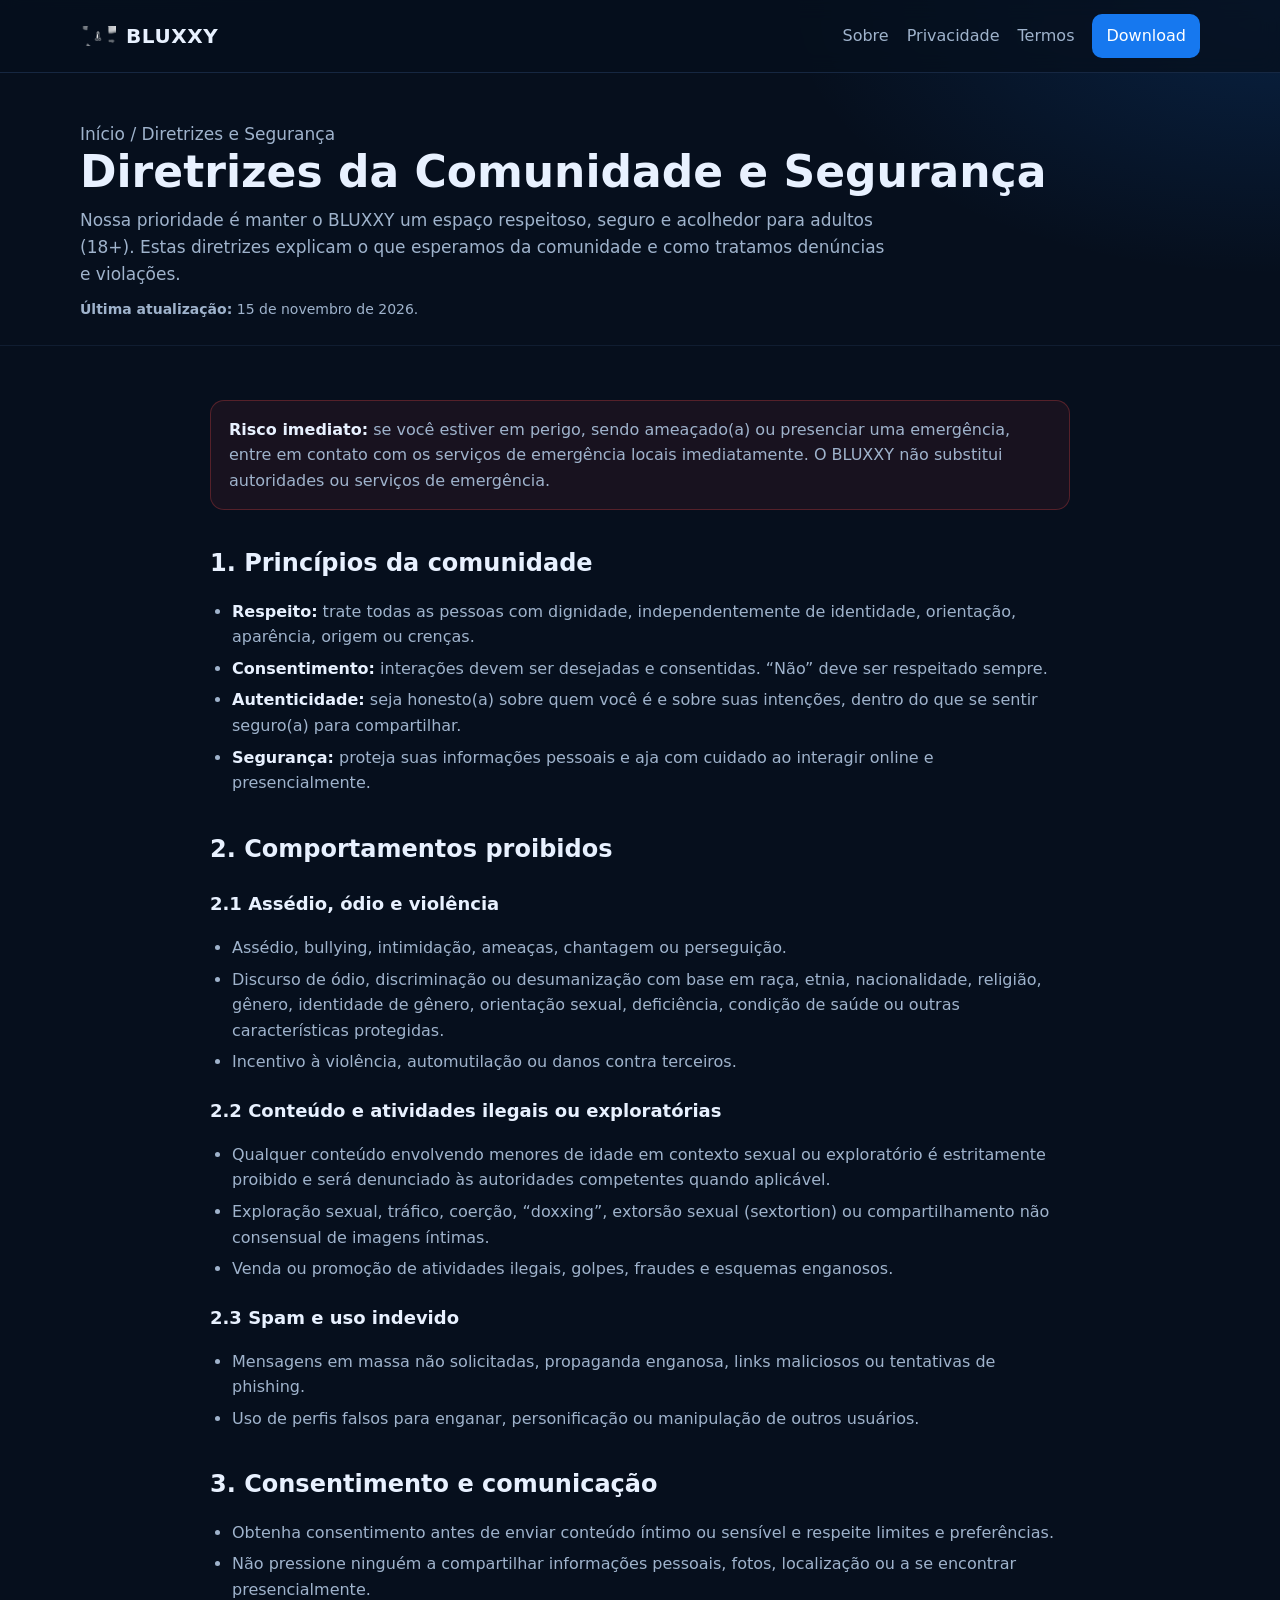
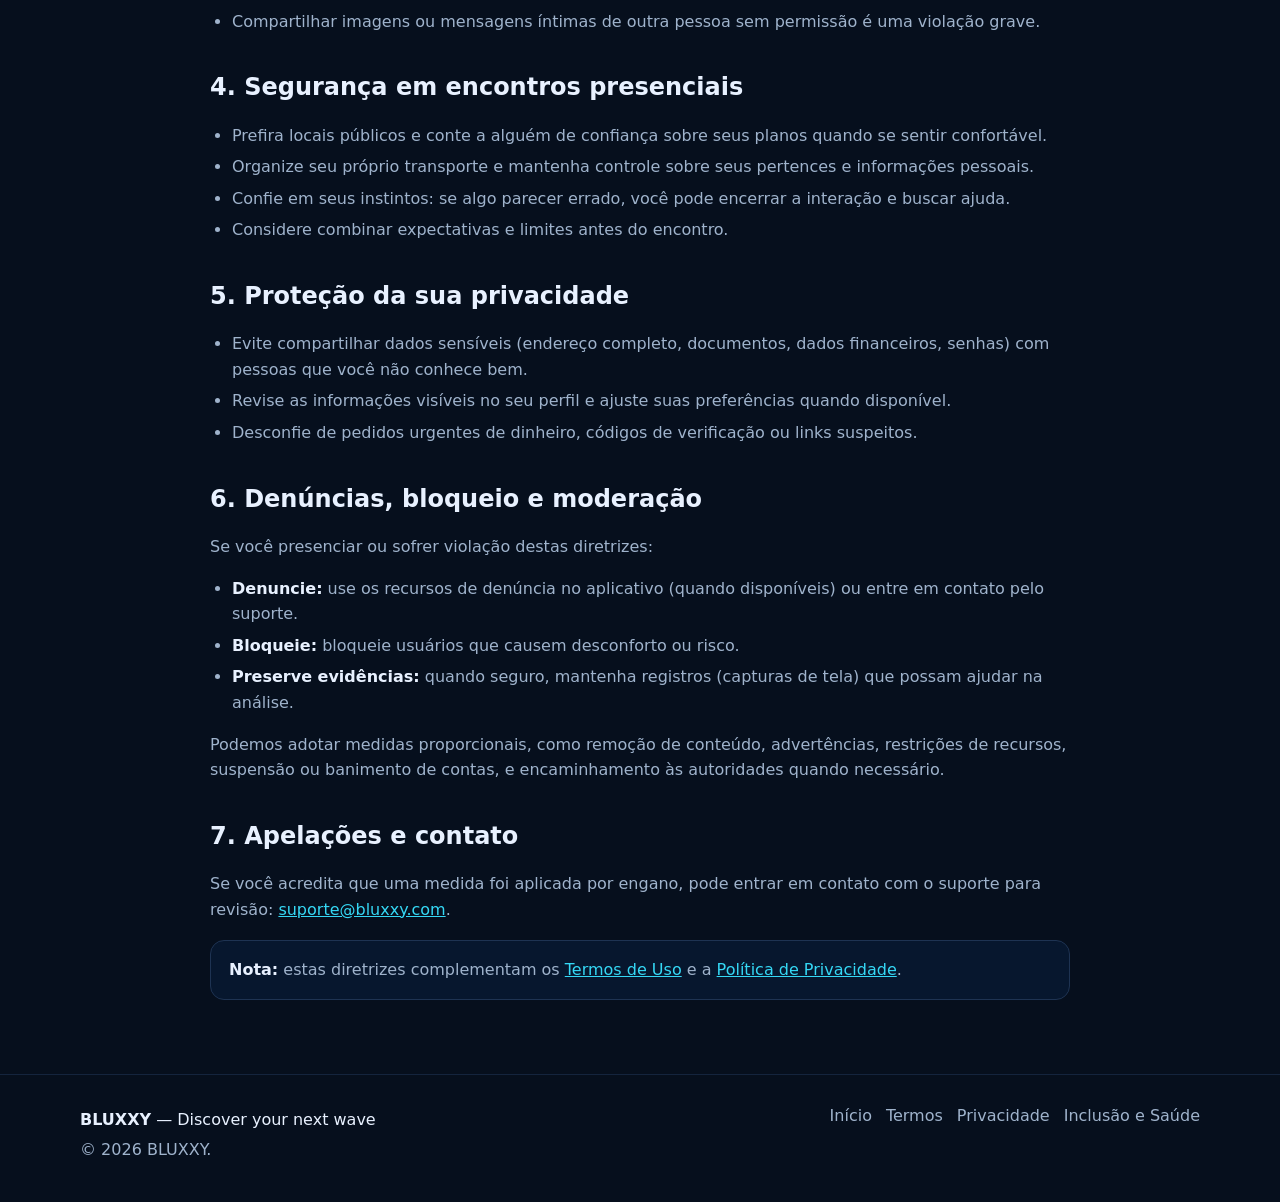
==== diretrizes.html @ 198bdc8d "Subindo pagina inicial do bluxxy" ====
<!doctype html>
<html lang="pt-BR">
<head>
  <meta charset="utf-8" />
  <meta name="viewport" content="width=device-width, initial-scale=1" />
  <title>Diretrizes da Comunidade e Segurança — BLUXXY</title>
  <meta name="description" content="Diretrizes da comunidade, segurança, consentimento, comportamento, moderação e denúncias no BLUXXY." />
  <meta name="theme-color" content="#060f1d" />
  <link rel="icon" href="assets/logo.png" type="image/png" />
  <link rel="stylesheet" href="css/styles.css" />
</head>
<body>
  <header class="site-header">
    <div class="container header-inner">
      <a class="brand" href="index.html"><img src="assets/logo.png" alt="Logo BLUXXY" class="brand-logo" /><span class="brand-name">BLUXXY</span></a>
      <nav class="nav" aria-label="Principal">
        <a href="index.html#sobre">Sobre</a>
        <a href="privacidade.html">Privacidade</a>
        <a href="termos.html">Termos</a>
        <a href="index.html#download" class="nav-cta">Download</a>
      </nav>
      <button class="menu-btn" id="menuBtn" aria-expanded="false" aria-controls="mobileNav" aria-label="Abrir menu">☰</button>
    </div>
    <nav class="mobile-nav" id="mobileNav" aria-label="Menu móvel">
      <a href="index.html">Início</a><a href="privacidade.html">Privacidade</a><a href="termos.html">Termos</a><a href="diretrizes.html">Diretrizes e Segurança</a><a href="inclusao-saude.html">Inclusão e Saúde</a>
    </nav>
  </header>

  <main>
    <section class="page-hero">
      <div class="container">
        <p class="breadcrumb"><a href="index.html">Início</a> / Diretrizes e Segurança</p>
        <h1>Diretrizes da Comunidade e Segurança</h1>
        <p>Nossa prioridade é manter o BLUXXY um espaço respeitoso, seguro e acolhedor para adultos (18+). Estas diretrizes explicam o que esperamos da comunidade e como tratamos denúncias e violações.</p>
        <p style="color:var(--muted);margin-top:10px;font-size:14px;"><strong>Última atualização:</strong> 15 de novembro de 2026.</p>
      </div>
    </section>

    <section class="content">
      <div class="container prose">
        <div class="callout danger"><strong>Risco imediato:</strong> se você estiver em perigo, sendo ameaçado(a) ou presenciar uma emergência, entre em contato com os serviços de emergência locais imediatamente. O BLUXXY não substitui autoridades ou serviços de emergência.</div>

        <h2>1. Princípios da comunidade</h2>
        <ul>
          <li><strong>Respeito:</strong> trate todas as pessoas com dignidade, independentemente de identidade, orientação, aparência, origem ou crenças.</li>
          <li><strong>Consentimento:</strong> interações devem ser desejadas e consentidas. “Não” deve ser respeitado sempre.</li>
          <li><strong>Autenticidade:</strong> seja honesto(a) sobre quem você é e sobre suas intenções, dentro do que se sentir seguro(a) para compartilhar.</li>
          <li><strong>Segurança:</strong> proteja suas informações pessoais e aja com cuidado ao interagir online e presencialmente.</li>
        </ul>

        <h2>2. Comportamentos proibidos</h2>
        <h3>2.1 Assédio, ódio e violência</h3>
        <ul>
          <li>Assédio, bullying, intimidação, ameaças, chantagem ou perseguição.</li>
          <li>Discurso de ódio, discriminação ou desumanização com base em raça, etnia, nacionalidade, religião, gênero, identidade de gênero, orientação sexual, deficiência, condição de saúde ou outras características protegidas.</li>
          <li>Incentivo à violência, automutilação ou danos contra terceiros.</li>
        </ul>
        <h3>2.2 Conteúdo e atividades ilegais ou exploratórias</h3>
        <ul>
          <li>Qualquer conteúdo envolvendo menores de idade em contexto sexual ou exploratório é estritamente proibido e será denunciado às autoridades competentes quando aplicável.</li>
          <li>Exploração sexual, tráfico, coerção, “doxxing”, extorsão sexual (sextortion) ou compartilhamento não consensual de imagens íntimas.</li>
          <li>Venda ou promoção de atividades ilegais, golpes, fraudes e esquemas enganosos.</li>
        </ul>
        <h3>2.3 Spam e uso indevido</h3>
        <ul>
          <li>Mensagens em massa não solicitadas, propaganda enganosa, links maliciosos ou tentativas de phishing.</li>
          <li>Uso de perfis falsos para enganar, personificação ou manipulação de outros usuários.</li>
        </ul>

        <h2>3. Consentimento e comunicação</h2>
        <ul>
          <li>Obtenha consentimento antes de enviar conteúdo íntimo ou sensível e respeite limites e preferências.</li>
          <li>Não pressione ninguém a compartilhar informações pessoais, fotos, localização ou a se encontrar presencialmente.</li>
          <li>Compartilhar imagens ou mensagens íntimas de outra pessoa sem permissão é uma violação grave.</li>
        </ul>

        <h2>4. Segurança em encontros presenciais</h2>
        <ul>
          <li>Prefira locais públicos e conte a alguém de confiança sobre seus planos quando se sentir confortável.</li>
          <li>Organize seu próprio transporte e mantenha controle sobre seus pertences e informações pessoais.</li>
          <li>Confie em seus instintos: se algo parecer errado, você pode encerrar a interação e buscar ajuda.</li>
          <li>Considere combinar expectativas e limites antes do encontro.</li>
        </ul>

        <h2>5. Proteção da sua privacidade</h2>
        <ul>
          <li>Evite compartilhar dados sensíveis (endereço completo, documentos, dados financeiros, senhas) com pessoas que você não conhece bem.</li>
          <li>Revise as informações visíveis no seu perfil e ajuste suas preferências quando disponível.</li>
          <li>Desconfie de pedidos urgentes de dinheiro, códigos de verificação ou links suspeitos.</li>
        </ul>

        <h2>6. Denúncias, bloqueio e moderação</h2>
        <p>Se você presenciar ou sofrer violação destas diretrizes:</p>
        <ul>
          <li><strong>Denuncie:</strong> use os recursos de denúncia no aplicativo (quando disponíveis) ou entre em contato pelo suporte.</li>
          <li><strong>Bloqueie:</strong> bloqueie usuários que causem desconforto ou risco.</li>
          <li><strong>Preserve evidências:</strong> quando seguro, mantenha registros (capturas de tela) que possam ajudar na análise.</li>
        </ul>
        <p>Podemos adotar medidas proporcionais, como remoção de conteúdo, advertências, restrições de recursos, suspensão ou banimento de contas, e encaminhamento às autoridades quando necessário.</p>

        <h2>7. Apelações e contato</h2>
        <p>Se você acredita que uma medida foi aplicada por engano, pode entrar em contato com o suporte para revisão: <a href="mailto:suporte@bluxxy.com">suporte@bluxxy.com</a>.</p>

        <div class="callout"><strong>Nota:</strong> estas diretrizes complementam os <a href="termos.html">Termos de Uso</a> e a <a href="privacidade.html">Política de Privacidade</a>.</div>
      </div>
    </section>
  </main>

  <footer class="site-footer">
    <div class="container footer-inner">
      <div><p class="footer-brand"><strong>BLUXXY</strong> — Discover your next wave</p><p>&copy; <span id="year"></span> BLUXXY.</p></div>
      <div class="footer-links"><a href="index.html">Início</a><a href="termos.html">Termos</a><a href="privacidade.html">Privacidade</a><a href="inclusao-saude.html">Inclusão e Saúde</a></div>
    </div>
  </footer>
  <script src="js/main.js"></script>
</body>
</html>
---- css/styles.css ----
:root {
  --bg: #060f1d;
  --bg-soft: #0a1830;
  --surface: rgba(255, 255, 255, 0.04);
  --surface-2: rgba(255, 255, 255, 0.06);
  --fg: #e8f1ff;
  --muted: #9fb3cc;
  --accent: #1678ef;
  --accent-2: #35d8f5;
  --line: #1e3352;
  --ok: #43d6a0;
  --shadow: 0 20px 50px rgba(0, 0, 0, 0.35);
}

* { box-sizing: border-box; }
html { scroll-behavior: smooth; }
body {
  margin: 0;
  font-family: system-ui, -apple-system, "Segoe UI", Roboto, "Helvetica Neue", Arial, sans-serif;
  color: var(--fg);
  background:
    radial-gradient(1000px 500px at 10% -10%, rgba(53, 216, 245, 0.12), transparent 60%),
    radial-gradient(900px 500px at 100% 0%, rgba(22, 120, 239, 0.18), transparent 55%),
    var(--bg);
  line-height: 1.6;
}
img { max-width: 100%; display: block; }
a { color: var(--accent-2); }

.container { width: min(1120px, calc(100% - 40px)); margin: 0 auto; }

/* Header */
.site-header {
  position: sticky; top: 0; z-index: 50;
  backdrop-filter: blur(10px);
  background: rgba(6, 15, 29, 0.75);
  border-bottom: 1px solid rgba(30, 51, 82, 0.7);
}
.header-inner {
  display: flex; align-items: center; justify-content: space-between; gap: 16px;
  min-height: 72px;
}
.brand { display: inline-flex; align-items: center; gap: 10px; color: var(--fg); text-decoration: none; font-weight: 700; }
.brand-logo { width: 36px; height: 36px; object-fit: contain; }
.brand-name { letter-spacing: 0.6px; font-size: 20px; }
.nav { display: flex; align-items: center; gap: 18px; }
.nav a { color: var(--muted); text-decoration: none; font-weight: 500; }
.nav a:hover { color: var(--fg); }
.nav .nav-cta {
  color: #fff; background: var(--accent); padding: 9px 14px; border-radius: 10px;
}
.menu-btn {
  display: none; background: var(--surface); color: var(--fg); border: 1px solid var(--line);
  border-radius: 10px; padding: 8px 12px; font-size: 20px; cursor: pointer;
}
.mobile-nav {
  display: none; flex-direction: column; gap: 6px; padding: 0 20px 16px;
  border-bottom: 1px solid rgba(30, 51, 82, 0.7);
}
.mobile-nav a { color: var(--fg); text-decoration: none; padding: 10px 4px; }
.mobile-nav.open { display: flex; }

/* Hero */
.hero { padding: 64px 0 40px; }
.hero-grid {
  display: grid; grid-template-columns: 1.2fr 0.8fr; gap: 28px; align-items: center;
}
.eyebrow { color: var(--accent-2); font-weight: 700; margin: 0 0 8px; letter-spacing: .3px; }
h1 { font-size: clamp(34px, 5vw, 54px); line-height: 1.1; margin: 0 0 14px; }
.lead { font-size: 18px; color: var(--muted); margin: 0 0 22px; max-width: 680px; }
.hero-actions { display: flex; flex-wrap: wrap; gap: 12px; margin-bottom: 18px; }
.hero-badges {
  list-style: none; padding: 0; margin: 0; display: flex; flex-wrap: wrap; gap: 10px;
}
.hero-badges li {
  padding: 7px 12px; border: 1px solid var(--line); border-radius: 999px; color: var(--muted);
  background: rgba(255,255,255,0.02); font-size: 14px;
}
.hero-visual { position: relative; min-height: 320px; display: grid; place-items: center; }
.orb {
  position: absolute; width: 320px; height: 320px; border-radius: 50%;
  background: radial-gradient(circle at 30% 30%, rgba(53,216,245,.35), rgba(22,120,239,.12) 45%, transparent 70%);
  filter: blur(2px);
}
.hero-logo { position: relative; width: min(320px, 80%); filter: drop-shadow(var(--shadow)); }

/* Sections */
.section { padding: 56px 0; }
.section-alt { background: linear-gradient(180deg, rgba(10,24,48,0.35), rgba(10,24,48,0.1)); border-top: 1px solid rgba(30,51,82,.4); border-bottom: 1px solid rgba(30,51,82,.4); }
.section-head { margin-bottom: 22px; }
.section-head h2 { margin: 0 0 6px; font-size: clamp(26px, 3vw, 34px); }
.section-head p { margin: 0; color: var(--muted); max-width: 760px; }

.cards { display: grid; gap: 16px; }
.cards.two { grid-template-columns: repeat(2, minmax(0, 1fr)); }
.card {
  background: var(--surface); border: 1px solid var(--line); border-radius: 18px; padding: 22px;
}
.card h3 { margin: 0 0 8px; font-size: 19px; }
.card p { margin: 0; color: var(--muted); }

/* Features */
.features { display: grid; grid-template-columns: repeat(4, minmax(0, 1fr)); gap: 16px; }
.feature {
  background: var(--surface); border: 1px solid var(--line); border-radius: 18px; padding: 20px;
}
.feature-icon {
  width: 40px; height: 40px; border-radius: 12px; display: grid; place-items: center;
  background: rgba(53,216,245,0.12); color: var(--accent-2); font-size: 20px; margin-bottom: 10px;
}
.feature h3 { margin: 0 0 6px; font-size: 18px; }
.feature p { margin: 0; color: var(--muted); font-size: 15px; }

/* Download */
.download-grid { display: grid; grid-template-columns: repeat(3, minmax(0, 1fr)); gap: 16px; }
.download-card { display: flex; flex-direction: column; gap: 14px; }
.dl-badge {
  display: inline-block; font-size: 12px; font-weight: 700; letter-spacing: .4px; text-transform: uppercase;
  color: #041018; background: linear-gradient(135deg, var(--accent-2), #8fefff);
  padding: 5px 10px; border-radius: 999px; margin-bottom: 8px;
}
.dl-meta { list-style: none; padding: 0; margin: 0; color: var(--muted); font-size: 14px; }
.dl-meta li { margin: 4px 0; }
.dl-note { margin: 0; color: var(--muted); font-size: 13px; }
.btn-block { width: 100%; text-align: center; margin-top: auto; }

.notice-box {
  margin-top: 22px; padding: 20px 22px; border-radius: 16px; border: 1px solid var(--line);
  background: rgba(53,216,245,0.05);
}
.notice-box h3 { margin: 0 0 8px; font-size: 18px; }
.notice-box ul { margin: 0; padding-left: 18px; color: var(--muted); }
.notice-box li { margin: 6px 0; }

/* Buttons */
.btn {
  display: inline-flex; align-items: center; justify-content: center;
  padding: 12px 18px; border-radius: 12px; text-decoration: none; font-weight: 600;
  border: 1px solid var(--line); transition: transform .08s ease, filter .15s ease;
}
.btn:hover { filter: brightness(1.08); }
.btn:active { transform: translateY(1px); }
.btn-primary { background: var(--accent); border-color: var(--accent); color: #fff; }
.btn-ghost { background: var(--surface); color: var(--fg); }

.info-strip {
  display: grid; grid-template-columns: 1.3fr .7fr; gap: 20px; align-items: start;
}
.info-strip h2 { margin: 0 0 8px; font-size: 28px; }
.info-strip p { margin: 0; color: var(--muted); }
.info-links { display: flex; flex-direction: column; gap: 10px; }
.info-links a { color: var(--fg); text-decoration: none; padding: 10px 12px; border: 1px solid var(--line); border-radius: 10px; background: var(--surface); }

/* Footer */
.site-footer { padding: 28px 0 36px; border-top: 1px solid rgba(30,51,82,.6); }
.footer-inner { display: flex; align-items: flex-start; justify-content: space-between; gap: 16px; }
.footer-inner p { margin: 4px 0; color: var(--muted); }
.footer-brand { color: var(--fg) !important; }
.footer-links { display: flex; gap: 14px; flex-wrap: wrap; }
.footer-links a { color: var(--muted); text-decoration: none; }
.footer-links a:hover { color: var(--fg); }

code { background: rgba(255,255,255,0.06); padding: 2px 6px; border-radius: 6px; color: var(--fg); }

@media (max-width: 900px) {
  .hero-grid, .cards.two, .features, .download-grid, .info-strip { grid-template-columns: 1fr; }
  .features { grid-template-columns: repeat(2, minmax(0,1fr)); }
  .hero-visual { min-height: 240px; order: -1; }
}
@media (max-width: 720px) {
  .nav { display: none; }
  .menu-btn { display: inline-flex; }
  .features { grid-template-columns: 1fr; }
  .footer-inner { flex-direction: column; }
  .hero { padding-top: 40px; }
}

/* Content pages */
.page-hero { padding: 48px 0 24px; border-bottom: 1px solid rgba(30,51,82,.4); }
.page-hero h1 { font-size: clamp(30px, 4vw, 44px); margin: 0 0 10px; }
.page-hero p { margin: 0; color: var(--muted); max-width: 820px; font-size: 17px; }
.breadcrumb { color: var(--muted); font-size: 14px; margin-bottom: 10px; }
.breadcrumb a { color: var(--muted); text-decoration: none; }
.breadcrumb a:hover { color: var(--fg); }
.content { padding: 36px 0 56px; }
.prose { max-width: 860px; }
.prose h2 { margin: 34px 0 10px; font-size: 24px; }
.prose h3 { margin: 22px 0 8px; font-size: 18px; color: var(--fg); }
.prose p, .prose li { color: var(--muted); }
.prose ul, .prose ol { padding-left: 22px; }
.prose li { margin: 6px 0; }
.prose strong { color: var(--fg); }
.callout {
  margin: 18px 0; padding: 16px 18px; border: 1px solid var(--line); border-radius: 14px;
  background: rgba(22,120,239,0.08); color: var(--muted);
}
.callout.warn { background: rgba(245,158,11,0.08); border-color: rgba(245,158,11,0.28); }
.callout.danger { background: rgba(239,68,68,0.08); border-color: rgba(239,68,68,0.28); }
.toc {
  margin: 18px 0 26px; padding: 16px 18px; border: 1px solid var(--line); border-radius: 14px; background: var(--surface);
}
.toc h2 { margin: 0 0 8px; font-size: 18px; }
.toc ul { margin: 0; padding-left: 18px; columns: 2; gap: 24px; }
.toc a { text-decoration: none; }
.page-grid { display: grid; grid-template-columns: repeat(auto-fit, minmax(240px,1fr)); gap: 14px; margin: 18px 0; }
@media (max-width: 720px) { .toc ul { columns: 1; } }
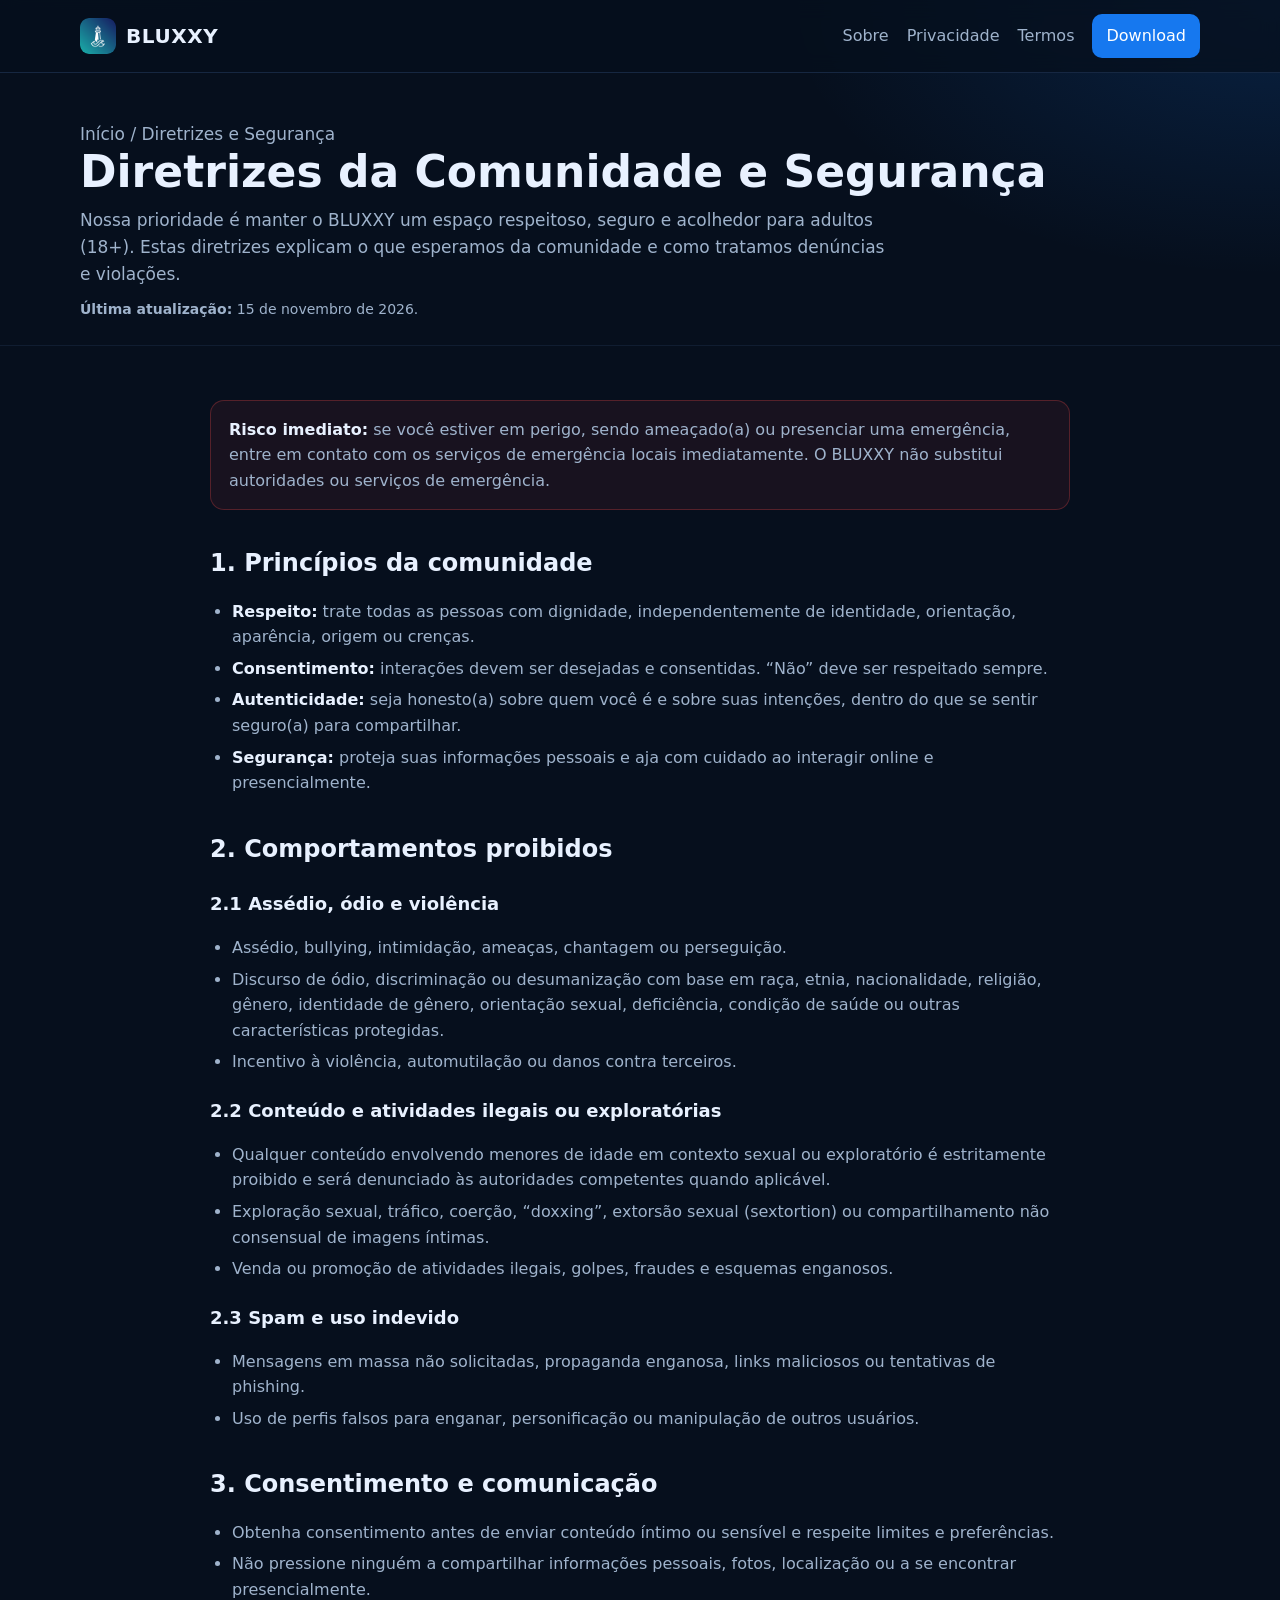
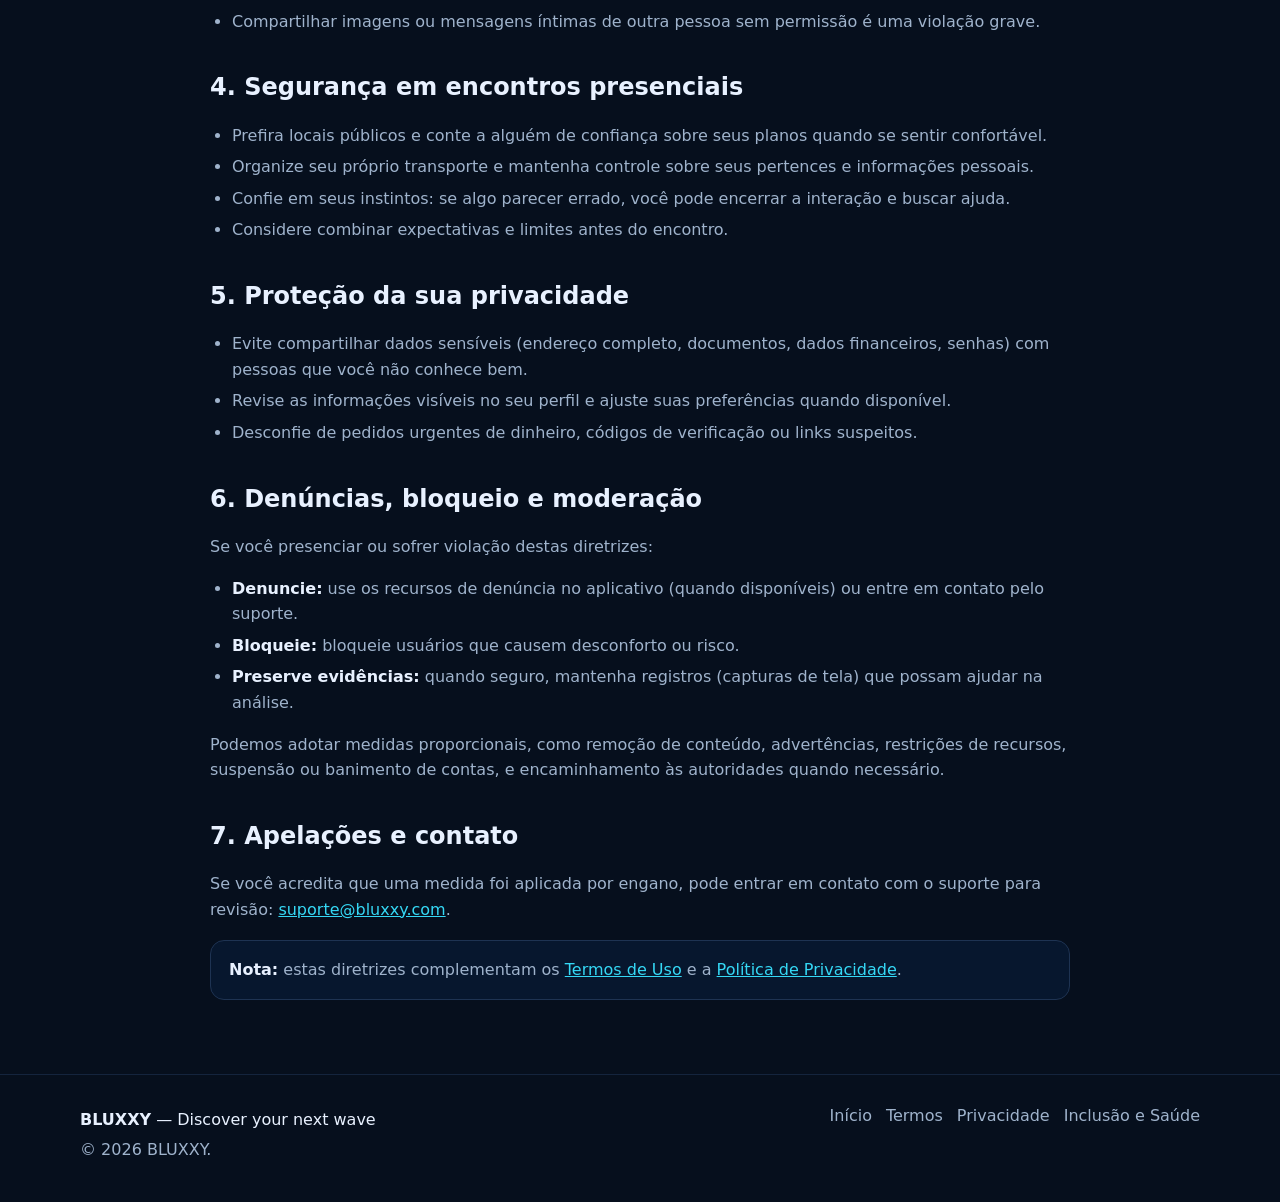
==== commit 3c0a62dc: "Ícone do BLUXXY limpo (cabeçalho, topo e favicon) Co-Authored-By: Claude Opus 5.5 <noreply@anthropic" ====
--- a/diretrizes.html
+++ b/diretrizes.html
@@ -6,13 +6,14 @@
   <title>Diretrizes da Comunidade e Segurança — BLUXXY</title>
   <meta name="description" content="Diretrizes da comunidade, segurança, consentimento, comportamento, moderação e denúncias no BLUXXY." />
   <meta name="theme-color" content="#060f1d" />
-  <link rel="icon" href="assets/logo.png" type="image/png" />
+  <link rel="icon" href="assets/icone-32.png" type="image/png" />
+  <link rel="apple-touch-icon" href="assets/icone-192.png" />
   <link rel="stylesheet" href="css/styles.css" />
 </head>
 <body>
   <header class="site-header">
     <div class="container header-inner">
-      <a class="brand" href="index.html"><img src="assets/logo.png" alt="Logo BLUXXY" class="brand-logo" /><span class="brand-name">BLUXXY</span></a>
+      <a class="brand" href="index.html"><img src="assets/icone-192.png" alt="Logo BLUXXY" class="brand-logo" /><span class="brand-name">BLUXXY</span></a>
       <nav class="nav" aria-label="Principal">
         <a href="index.html#sobre">Sobre</a>
         <a href="privacidade.html">Privacidade</a>
--- a/css/styles.css
+++ b/css/styles.css
@@ -41,7 +41,7 @@
   min-height: 72px;
 }
 .brand { display: inline-flex; align-items: center; gap: 10px; color: var(--fg); text-decoration: none; font-weight: 700; }
-.brand-logo { width: 36px; height: 36px; object-fit: contain; }
+.brand-logo { width: 36px; height: 36px; object-fit: contain; border-radius: 9px; }
 .brand-name { letter-spacing: 0.6px; font-size: 20px; }
 .nav { display: flex; align-items: center; gap: 18px; }
 .nav a { color: var(--muted); text-decoration: none; font-weight: 500; }
@@ -82,7 +82,7 @@
   background: radial-gradient(circle at 30% 30%, rgba(53,216,245,.35), rgba(22,120,239,.12) 45%, transparent 70%);
   filter: blur(2px);
 }
-.hero-logo { position: relative; width: min(320px, 80%); filter: drop-shadow(var(--shadow)); }
+.hero-logo { position: relative; width: min(260px, 64%); aspect-ratio: 1; border-radius: 23%; filter: drop-shadow(var(--shadow)); }
 
 /* Sections */
 .section { padding: 56px 0; }
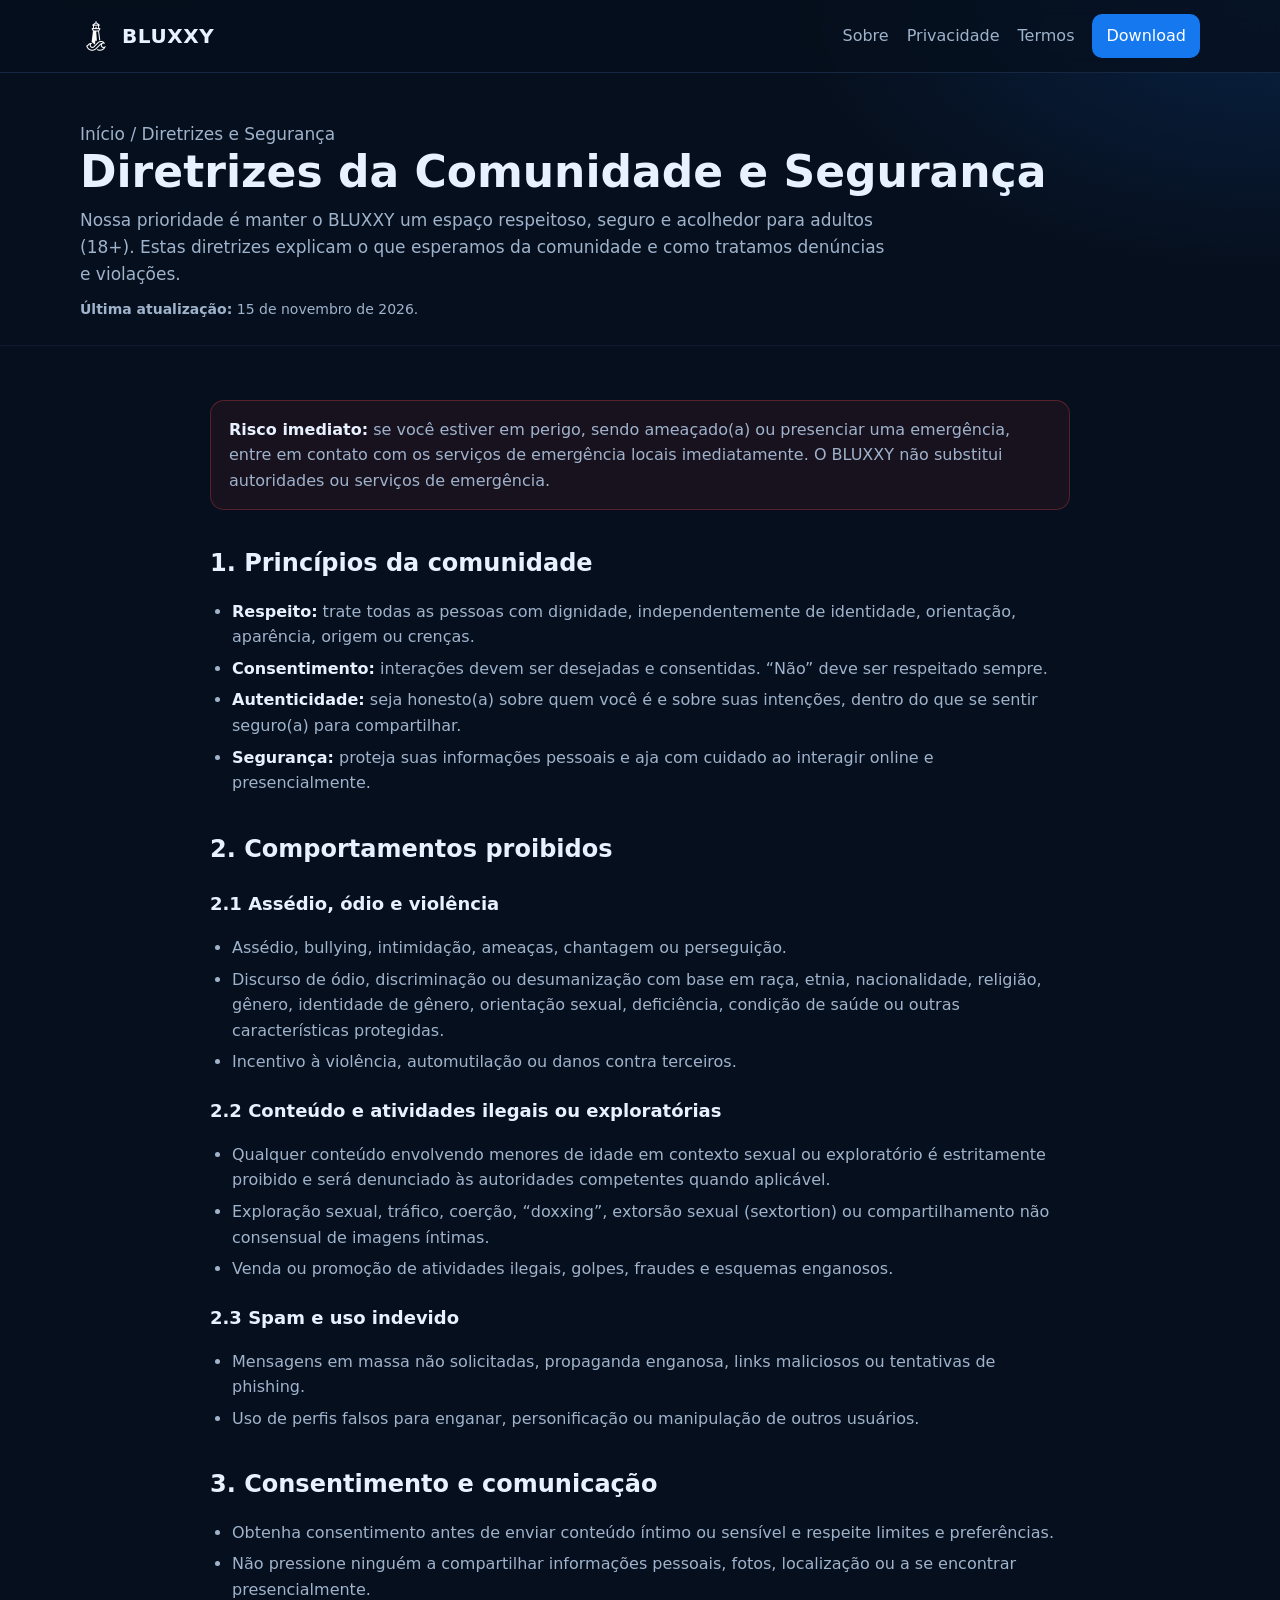
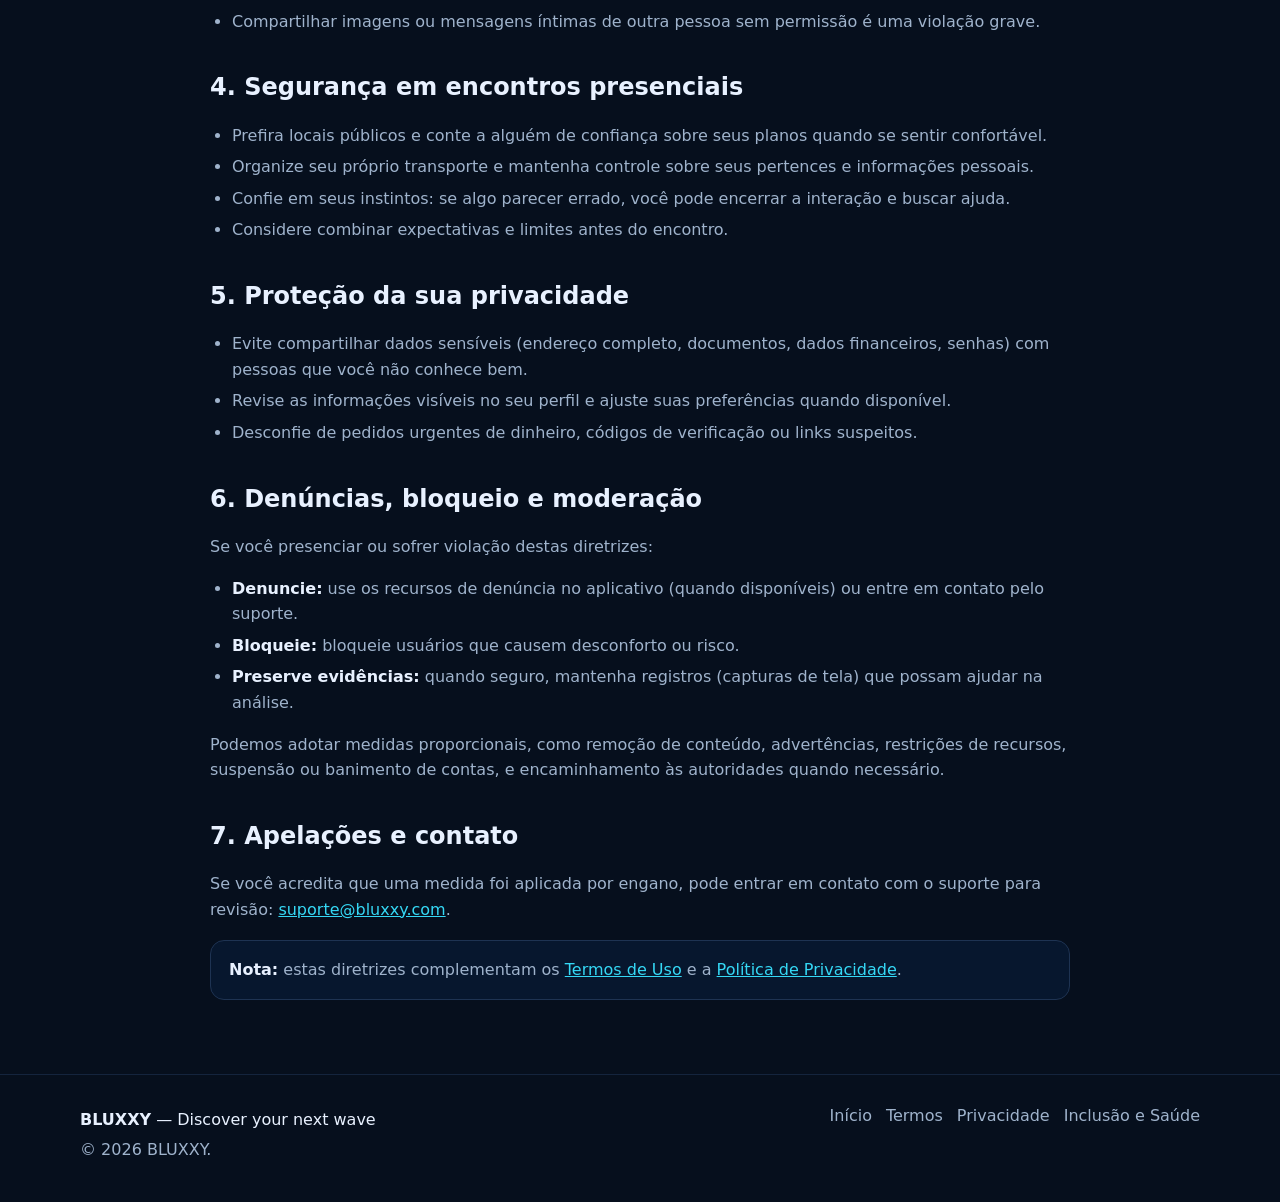
==== commit a347ca04: "Ícones do projeto BLUXXY no site (farol branco no cabeçalho e no topo, favicon do app) Co-Authored-B" ====
--- a/diretrizes.html
+++ b/diretrizes.html
@@ -6,14 +6,14 @@
   <title>Diretrizes da Comunidade e Segurança — BLUXXY</title>
   <meta name="description" content="Diretrizes da comunidade, segurança, consentimento, comportamento, moderação e denúncias no BLUXXY." />
   <meta name="theme-color" content="#060f1d" />
-  <link rel="icon" href="assets/icone-32.png" type="image/png" />
-  <link rel="apple-touch-icon" href="assets/icone-192.png" />
+  <link rel="icon" href="assets/icone-bluxxy-48.png" type="image/png" />
+  <link rel="apple-touch-icon" href="assets/icone-bluxxy-192.png" />
   <link rel="stylesheet" href="css/styles.css" />
 </head>
 <body>
   <header class="site-header">
     <div class="container header-inner">
-      <a class="brand" href="index.html"><img src="assets/icone-192.png" alt="Logo BLUXXY" class="brand-logo" /><span class="brand-name">BLUXXY</span></a>
+      <a class="brand" href="index.html"><img src="assets/farol-branco.png" alt="Logo BLUXXY" class="brand-logo" /><span class="brand-name">BLUXXY</span></a>
       <nav class="nav" aria-label="Principal">
         <a href="index.html#sobre">Sobre</a>
         <a href="privacidade.html">Privacidade</a>
--- a/css/styles.css
+++ b/css/styles.css
@@ -41,7 +41,7 @@
   min-height: 72px;
 }
 .brand { display: inline-flex; align-items: center; gap: 10px; color: var(--fg); text-decoration: none; font-weight: 700; }
-.brand-logo { width: 36px; height: 36px; object-fit: contain; border-radius: 9px; }
+.brand-logo { width: 32px; height: 32px; object-fit: contain; }
 .brand-name { letter-spacing: 0.6px; font-size: 20px; }
 .nav { display: flex; align-items: center; gap: 18px; }
 .nav a { color: var(--muted); text-decoration: none; font-weight: 500; }
@@ -82,7 +82,7 @@
   background: radial-gradient(circle at 30% 30%, rgba(53,216,245,.35), rgba(22,120,239,.12) 45%, transparent 70%);
   filter: blur(2px);
 }
-.hero-logo { position: relative; width: min(260px, 64%); aspect-ratio: 1; border-radius: 23%; filter: drop-shadow(var(--shadow)); }
+.hero-logo { position: relative; width: min(220px, 56%); aspect-ratio: 1; object-fit: contain; filter: drop-shadow(0 0 28px rgba(53, 216, 245, .35)); }
 
 /* Sections */
 .section { padding: 56px 0; }
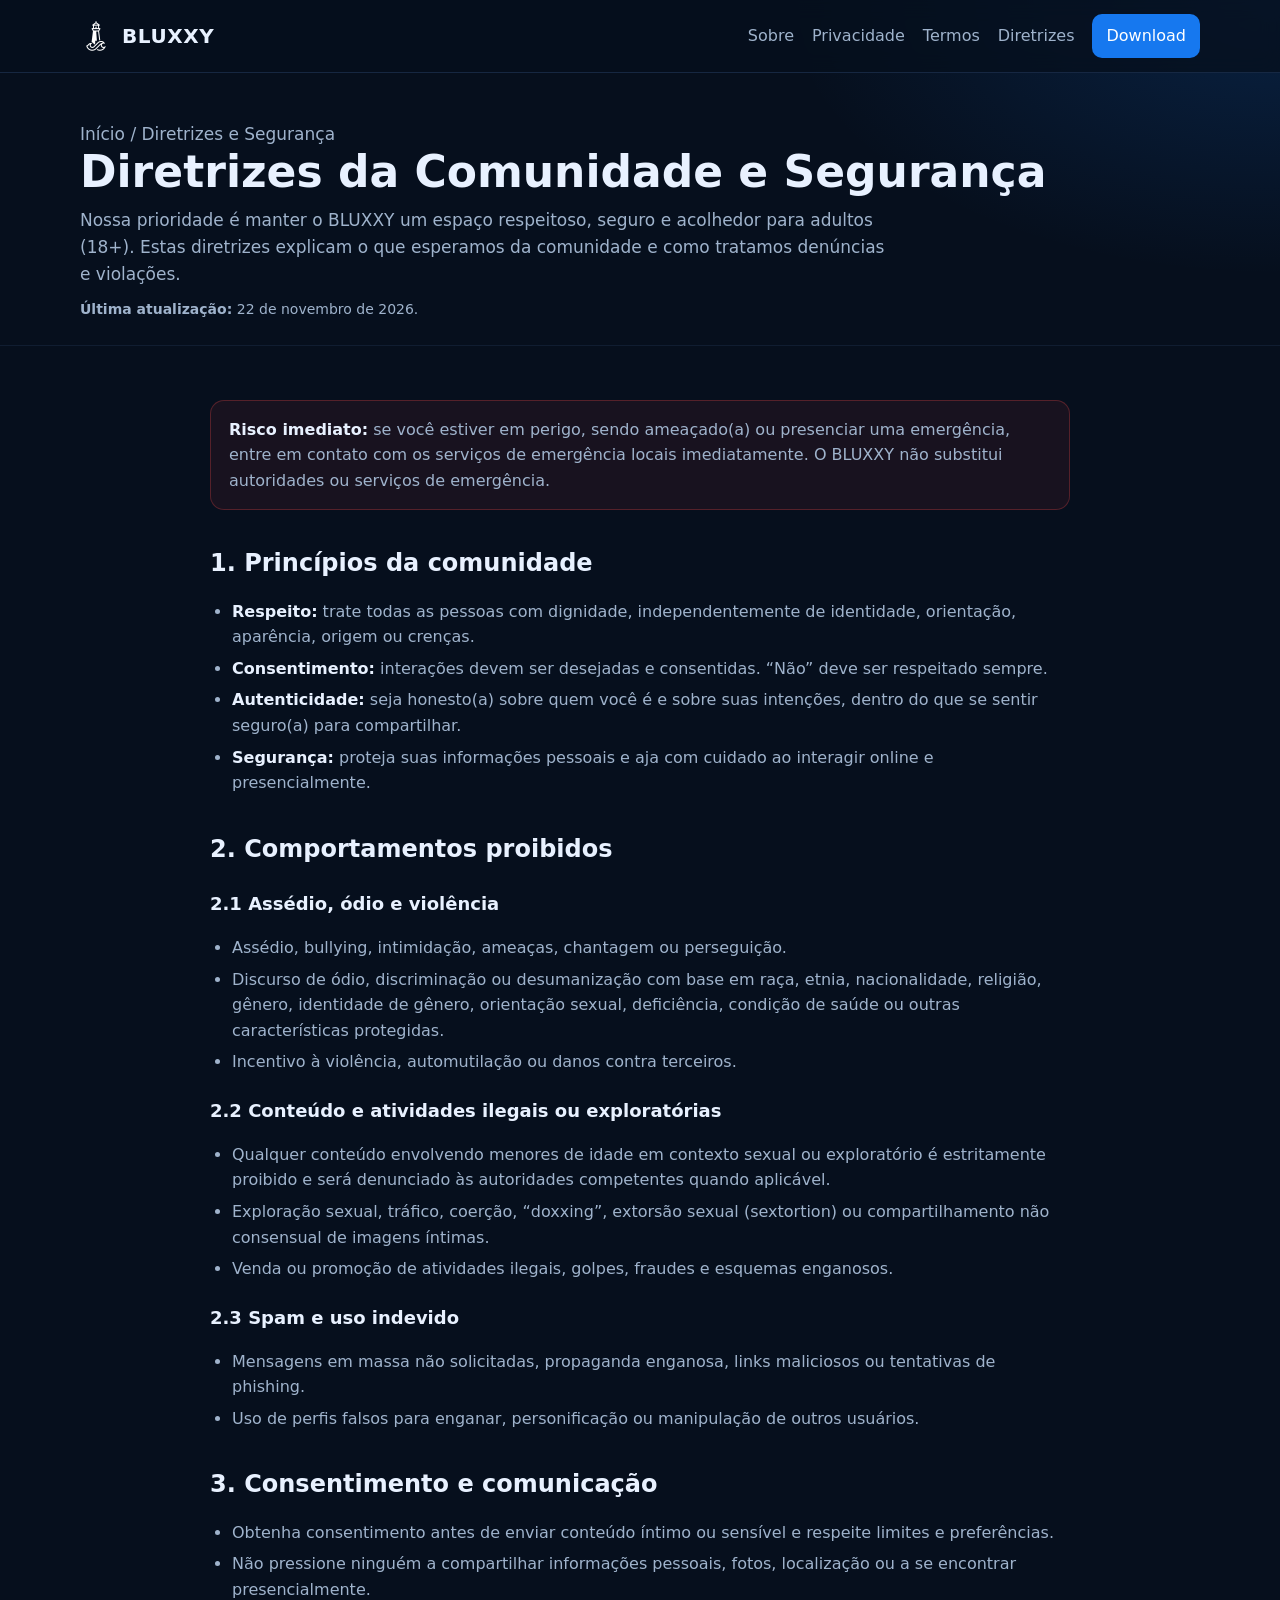
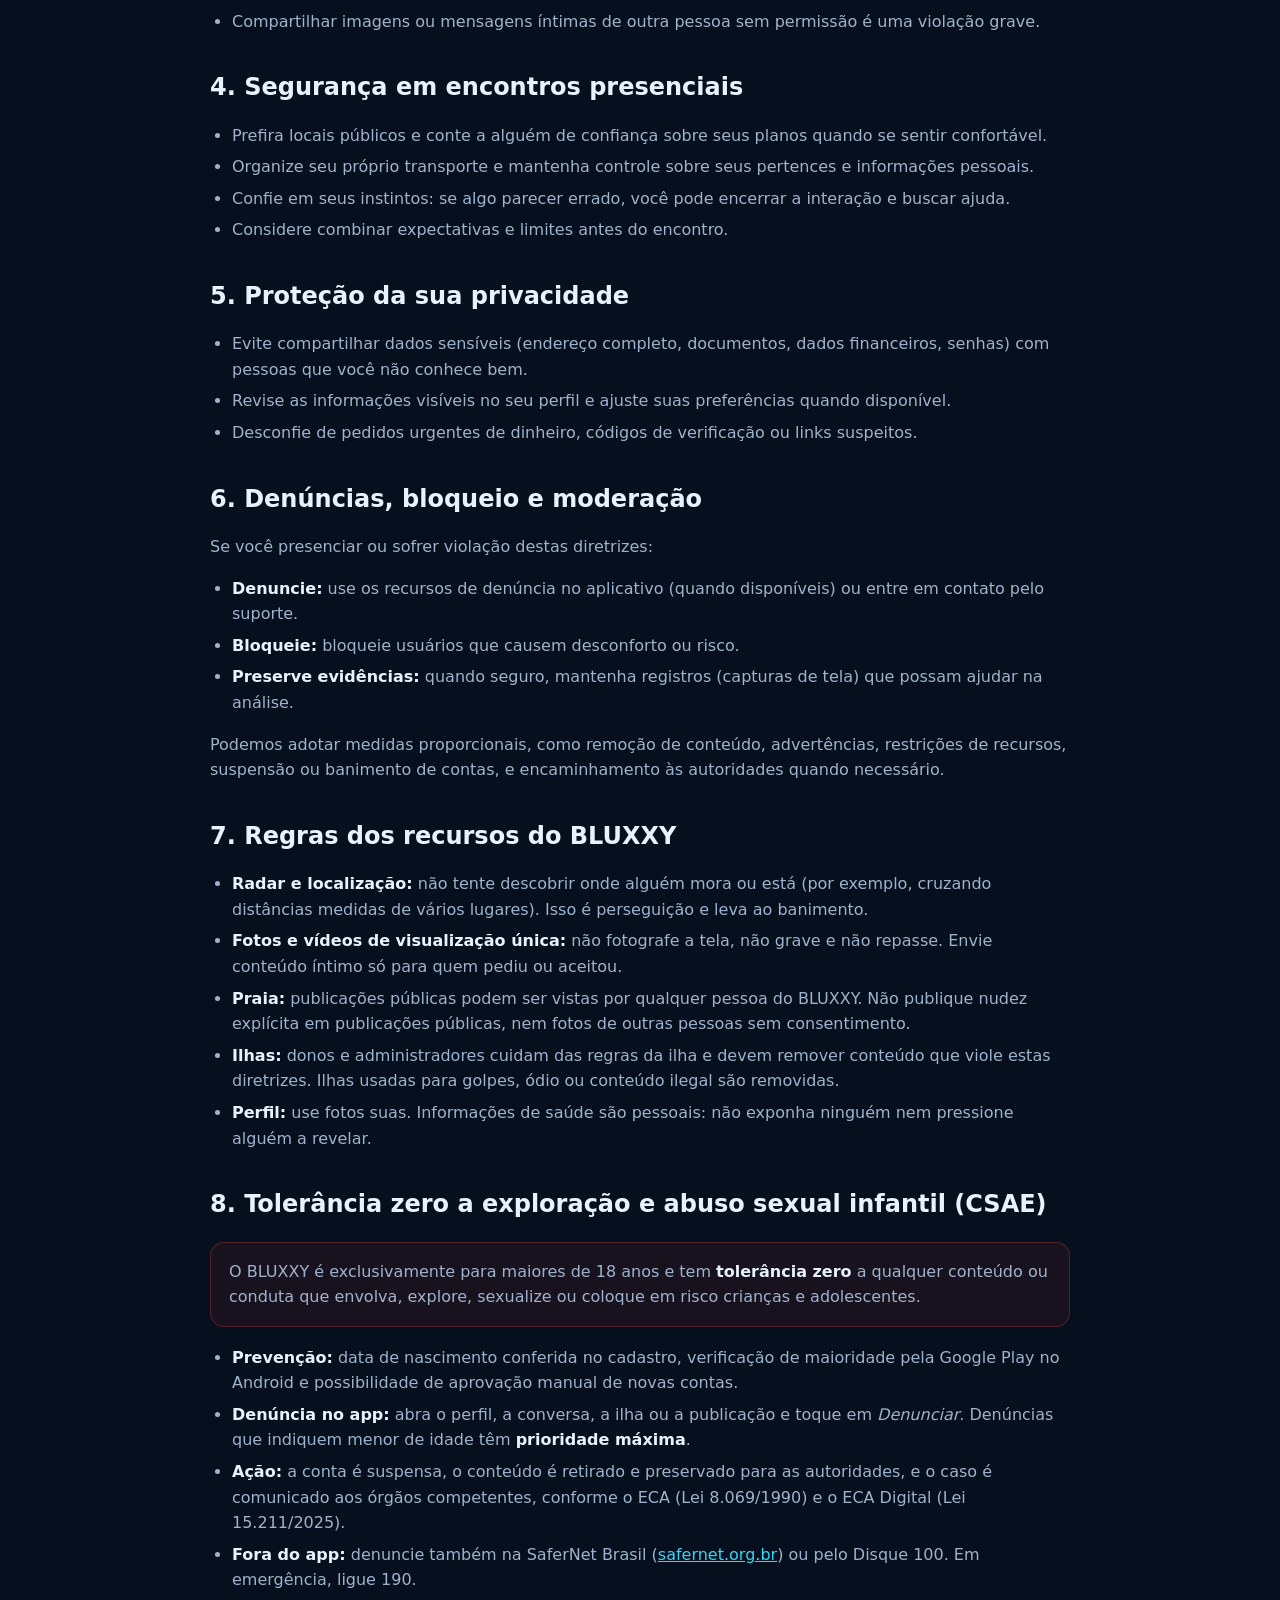
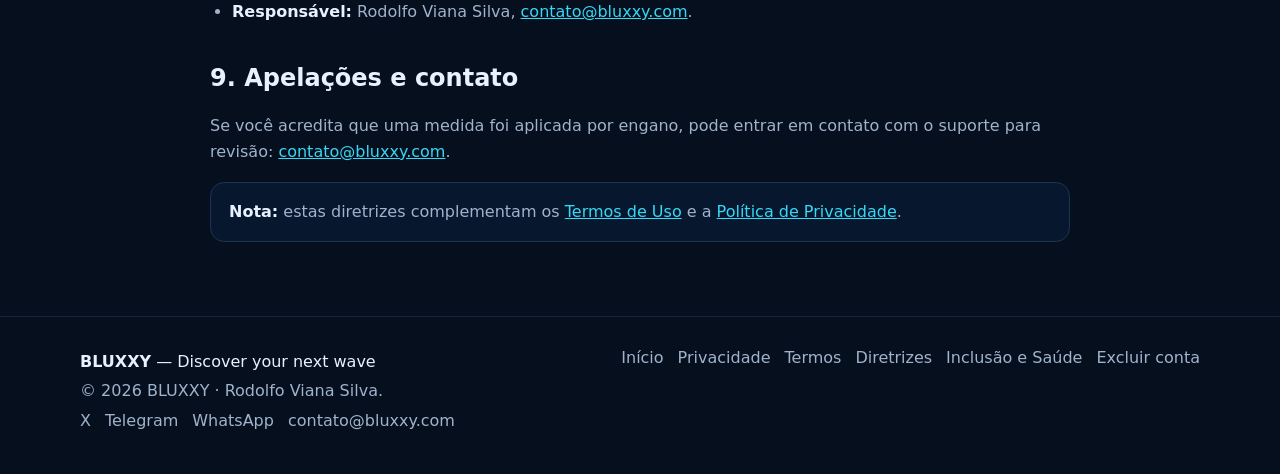
==== commit fc0a27f3: "Site: downloads (exe, deb, apk e teste na Google Play), planos e preços, Pix, comunidade, investidor" ====
--- a/diretrizes.html
+++ b/diretrizes.html
@@ -4,7 +4,7 @@
   <meta charset="utf-8" />
   <meta name="viewport" content="width=device-width, initial-scale=1" />
   <title>Diretrizes da Comunidade e Segurança — BLUXXY</title>
-  <meta name="description" content="Diretrizes da comunidade, segurança, consentimento, comportamento, moderação e denúncias no BLUXXY." />
+  <meta name="description" content="Diretrizes da Comunidade e Segurança do BLUXXY: respeito, consentimento, encontros seguros, regras dos recursos e tolerância zero a exploração sexual infantil." />
   <meta name="theme-color" content="#060f1d" />
   <link rel="icon" href="assets/icone-bluxxy-48.png" type="image/png" />
   <link rel="apple-touch-icon" href="assets/icone-bluxxy-192.png" />
@@ -13,17 +13,15 @@
 <body>
   <header class="site-header">
     <div class="container header-inner">
-      <a class="brand" href="index.html"><img src="assets/farol-branco.png" alt="Logo BLUXXY" class="brand-logo" /><span class="brand-name">BLUXXY</span></a>
+      <a class="brand" href="index.html" aria-label="BLUXXY início"><img src="assets/farol-branco.png" alt="Logo BLUXXY" class="brand-logo" /><span class="brand-name">BLUXXY</span></a>
       <nav class="nav" aria-label="Principal">
-        <a href="index.html#sobre">Sobre</a>
-        <a href="privacidade.html">Privacidade</a>
-        <a href="termos.html">Termos</a>
+        <a href="index.html#sobre">Sobre</a><a href="privacidade.html">Privacidade</a><a href="termos.html">Termos</a><a href="diretrizes.html" aria-current="page">Diretrizes</a>
         <a href="index.html#download" class="nav-cta">Download</a>
       </nav>
       <button class="menu-btn" id="menuBtn" aria-expanded="false" aria-controls="mobileNav" aria-label="Abrir menu">☰</button>
     </div>
     <nav class="mobile-nav" id="mobileNav" aria-label="Menu móvel">
-      <a href="index.html">Início</a><a href="privacidade.html">Privacidade</a><a href="termos.html">Termos</a><a href="diretrizes.html">Diretrizes e Segurança</a><a href="inclusao-saude.html">Inclusão e Saúde</a>
+      <a href="index.html">Início</a><a href="index.html#download">Download</a><a href="privacidade.html">Privacidade</a><a href="termos.html">Termos</a><a href="diretrizes.html">Diretrizes e Segurança</a><a href="inclusao-saude.html">Inclusão e Saúde</a>
     </nav>
   </header>
 
@@ -33,15 +31,15 @@
         <p class="breadcrumb"><a href="index.html">Início</a> / Diretrizes e Segurança</p>
         <h1>Diretrizes da Comunidade e Segurança</h1>
         <p>Nossa prioridade é manter o BLUXXY um espaço respeitoso, seguro e acolhedor para adultos (18+). Estas diretrizes explicam o que esperamos da comunidade e como tratamos denúncias e violações.</p>
-        <p style="color:var(--muted);margin-top:10px;font-size:14px;"><strong>Última atualização:</strong> 15 de novembro de 2026.</p>
+        <p style="color:var(--muted);margin-top:10px;font-size:14px;"><strong>Última atualização:</strong> 22 de novembro de 2026.</p>
       </div>
     </section>
-
     <section class="content">
       <div class="container prose">
+
         <div class="callout danger"><strong>Risco imediato:</strong> se você estiver em perigo, sendo ameaçado(a) ou presenciar uma emergência, entre em contato com os serviços de emergência locais imediatamente. O BLUXXY não substitui autoridades ou serviços de emergência.</div>
 
-        <h2>1. Princípios da comunidade</h2>
+        <h2 id="principios">1. Princípios da comunidade</h2>
         <ul>
           <li><strong>Respeito:</strong> trate todas as pessoas com dignidade, independentemente de identidade, orientação, aparência, origem ou crenças.</li>
           <li><strong>Consentimento:</strong> interações devem ser desejadas e consentidas. “Não” deve ser respeitado sempre.</li>
@@ -49,7 +47,7 @@
           <li><strong>Segurança:</strong> proteja suas informações pessoais e aja com cuidado ao interagir online e presencialmente.</li>
         </ul>
 
-        <h2>2. Comportamentos proibidos</h2>
+        <h2 id="proibidos">2. Comportamentos proibidos</h2>
         <h3>2.1 Assédio, ódio e violência</h3>
         <ul>
           <li>Assédio, bullying, intimidação, ameaças, chantagem ou perseguição.</li>
@@ -68,14 +66,14 @@
           <li>Uso de perfis falsos para enganar, personificação ou manipulação de outros usuários.</li>
         </ul>
 
-        <h2>3. Consentimento e comunicação</h2>
+        <h2 id="consentimento">3. Consentimento e comunicação</h2>
         <ul>
           <li>Obtenha consentimento antes de enviar conteúdo íntimo ou sensível e respeite limites e preferências.</li>
           <li>Não pressione ninguém a compartilhar informações pessoais, fotos, localização ou a se encontrar presencialmente.</li>
           <li>Compartilhar imagens ou mensagens íntimas de outra pessoa sem permissão é uma violação grave.</li>
         </ul>
 
-        <h2>4. Segurança em encontros presenciais</h2>
+        <h2 id="encontros">4. Segurança em encontros presenciais</h2>
         <ul>
           <li>Prefira locais públicos e conte a alguém de confiança sobre seus planos quando se sentir confortável.</li>
           <li>Organize seu próprio transporte e mantenha controle sobre seus pertences e informações pessoais.</li>
@@ -83,14 +81,14 @@
           <li>Considere combinar expectativas e limites antes do encontro.</li>
         </ul>
 
-        <h2>5. Proteção da sua privacidade</h2>
+        <h2 id="privacidade">5. Proteção da sua privacidade</h2>
         <ul>
           <li>Evite compartilhar dados sensíveis (endereço completo, documentos, dados financeiros, senhas) com pessoas que você não conhece bem.</li>
           <li>Revise as informações visíveis no seu perfil e ajuste suas preferências quando disponível.</li>
           <li>Desconfie de pedidos urgentes de dinheiro, códigos de verificação ou links suspeitos.</li>
         </ul>
 
-        <h2>6. Denúncias, bloqueio e moderação</h2>
+        <h2 id="denuncias">6. Denúncias, bloqueio e moderação</h2>
         <p>Se você presenciar ou sofrer violação destas diretrizes:</p>
         <ul>
           <li><strong>Denuncie:</strong> use os recursos de denúncia no aplicativo (quando disponíveis) ou entre em contato pelo suporte.</li>
@@ -99,18 +97,42 @@
         </ul>
         <p>Podemos adotar medidas proporcionais, como remoção de conteúdo, advertências, restrições de recursos, suspensão ou banimento de contas, e encaminhamento às autoridades quando necessário.</p>
 
-        <h2>7. Apelações e contato</h2>
-        <p>Se você acredita que uma medida foi aplicada por engano, pode entrar em contato com o suporte para revisão: <a href="mailto:suporte@bluxxy.com">suporte@bluxxy.com</a>.</p>
+        <h2 id="recursos">7. Regras dos recursos do BLUXXY</h2>
+        <ul>
+          <li><strong>Radar e localização:</strong> não tente descobrir onde alguém mora ou está (por exemplo, cruzando distâncias medidas de vários lugares). Isso é perseguição e leva ao banimento.</li>
+          <li><strong>Fotos e vídeos de visualização única:</strong> não fotografe a tela, não grave e não repasse. Envie conteúdo íntimo só para quem pediu ou aceitou.</li>
+          <li><strong>Praia:</strong> publicações públicas podem ser vistas por qualquer pessoa do BLUXXY. Não publique nudez explícita em publicações públicas, nem fotos de outras pessoas sem consentimento.</li>
+          <li><strong>Ilhas:</strong> donos e administradores cuidam das regras da ilha e devem remover conteúdo que viole estas diretrizes. Ilhas usadas para golpes, ódio ou conteúdo ilegal são removidas.</li>
+          <li><strong>Perfil:</strong> use fotos suas. Informações de saúde são pessoais: não exponha ninguém nem pressione alguém a revelar.</li>
+        </ul>
+
+        <h2 id="csae">8. Tolerância zero a exploração e abuso sexual infantil (CSAE)</h2>
+        <div class="callout danger">O BLUXXY é exclusivamente para maiores de 18 anos e tem <strong>tolerância zero</strong> a qualquer conteúdo ou conduta que envolva, explore, sexualize ou coloque em risco crianças e adolescentes.</div>
+        <ul>
+          <li><strong>Prevenção:</strong> data de nascimento conferida no cadastro, verificação de maioridade pela Google Play no Android e possibilidade de aprovação manual de novas contas.</li>
+          <li><strong>Denúncia no app:</strong> abra o perfil, a conversa, a ilha ou a publicação e toque em <em>Denunciar</em>. Denúncias que indiquem menor de idade têm <strong>prioridade máxima</strong>.</li>
+          <li><strong>Ação:</strong> a conta é suspensa, o conteúdo é retirado e preservado para as autoridades, e o caso é comunicado aos órgãos competentes, conforme o ECA (Lei 8.069/1990) e o ECA Digital (Lei 15.211/2025).</li>
+          <li><strong>Fora do app:</strong> denuncie também na SaferNet Brasil (<a href="https://new.safernet.org.br/denuncie" target="_blank" rel="noopener">safernet.org.br</a>) ou pelo Disque 100. Em emergência, ligue 190.</li>
+          <li><strong>Responsável:</strong> Rodolfo Viana Silva, <a href="mailto:contato@bluxxy.com?subject=Den%C3%BAncia%20CSAE">contato@bluxxy.com</a>.</li>
+        </ul>
+
+        <h2 id="apelacoes">9. Apelações e contato</h2>
+        <p>Se você acredita que uma medida foi aplicada por engano, pode entrar em contato com o suporte para revisão: <a href="mailto:contato@bluxxy.com">contato@bluxxy.com</a>.</p>
 
         <div class="callout"><strong>Nota:</strong> estas diretrizes complementam os <a href="termos.html">Termos de Uso</a> e a <a href="privacidade.html">Política de Privacidade</a>.</div>
+      
       </div>
     </section>
   </main>
 
   <footer class="site-footer">
     <div class="container footer-inner">
-      <div><p class="footer-brand"><strong>BLUXXY</strong> — Discover your next wave</p><p>&copy; <span id="year"></span> BLUXXY.</p></div>
-      <div class="footer-links"><a href="index.html">Início</a><a href="termos.html">Termos</a><a href="privacidade.html">Privacidade</a><a href="inclusao-saude.html">Inclusão e Saúde</a></div>
+      <div>
+        <p class="footer-brand"><strong>BLUXXY</strong> — Discover your next wave</p>
+        <p>&copy; <span id="year"></span> BLUXXY · Rodolfo Viana Silva.</p>
+        <p class="footer-redes"><a href="https://x.com/BluxxyOficial" target="_blank" rel="noopener">X</a><a href="https://t.me/BluxxyOficialTelegram" target="_blank" rel="noopener">Telegram</a><a href="https://chat.whatsapp.com/EjpPdapXIQgCmeeUHgpNLG" target="_blank" rel="noopener">WhatsApp</a><a href="mailto:contato@bluxxy.com">contato@bluxxy.com</a></p>
+      </div>
+      <div class="footer-links"><a href="index.html">Início</a><a href="privacidade.html">Privacidade</a><a href="termos.html">Termos</a><a href="diretrizes.html">Diretrizes</a><a href="inclusao-saude.html">Inclusão e Saúde</a><a href="excluir-conta.html">Excluir conta</a></div>
     </div>
   </footer>
   <script src="js/main.js"></script>
--- a/css/styles.css
+++ b/css/styles.css
@@ -61,7 +61,13 @@
 .mobile-nav.open { display: flex; }
 
 /* Hero */
-.hero { padding: 64px 0 40px; }
+.hero { position: relative; overflow: hidden; padding: 64px 0 130px; background: linear-gradient(180deg, transparent 40%, rgba(22, 120, 239, .10)); }
+.hero > .container { position: relative; z-index: 1; }
+/* Maré viva: duas ondas que se movem no pé do topo (mesma animação do app) */
+.mare { position: absolute; left: 0; right: 0; bottom: 0; height: 110px; z-index: 0; pointer-events: none; }
+.mare svg { position: absolute; inset: 0; width: 100%; height: 100%; display: block; }
+.mare .tras { fill: #2f9fb0; opacity: .35; }
+.mare .frente { fill: var(--bg); }
 .hero-grid {
   display: grid; grid-template-columns: 1.2fr 0.8fr; gap: 28px; align-items: center;
 }
@@ -133,15 +139,33 @@
 .notice-box li { margin: 6px 0; }
 
 /* Buttons */
+/* Botões do app: pílula, brilho, toque que afunda e água que sobe no hover (igual aos filtros do Radar) */
 .btn {
-  display: inline-flex; align-items: center; justify-content: center;
-  padding: 12px 18px; border-radius: 12px; text-decoration: none; font-weight: 600;
-  border: 1px solid var(--line); transition: transform .08s ease, filter .15s ease;
-}
-.btn:hover { filter: brightness(1.08); }
-.btn:active { transform: translateY(1px); }
-.btn-primary { background: var(--accent); border-color: var(--accent); color: #fff; }
+  position: relative; isolation: isolate; overflow: hidden;
+  display: inline-flex; align-items: center; justify-content: center; gap: 8px;
+  min-height: 46px; padding: 0 22px; border-radius: 999px; text-decoration: none; font-weight: 800;
+  border: 1px solid var(--line);
+  transition: transform .18s cubic-bezier(.2,.8,.2,1), box-shadow .18s ease, color .3s .1s, border-color .2s ease;
+}
+.btn::before {
+  content: ""; position: absolute; left: -2px; right: -2px; bottom: -14px; height: 0; z-index: -1;
+  background:
+    url("data:image/svg+xml,%3Csvg xmlns='http://www.w3.org/2000/svg' viewBox='0 0 40 10'%3E%3Cpath d='M0 5Q10 0 20 5T40 5V10H0Z' fill='%2335d8f5'/%3E%3C/svg%3E") 0 0 / 40px 10px repeat-x,
+    linear-gradient(#35d8f5, #35d8f5) 0 9px / 100% 100% no-repeat;
+  transition: height .7s cubic-bezier(.3,.7,.2,1), bottom .3s ease;
+}
+.btn:hover::before, .btn:focus-visible::before { height: 86%; bottom: 0; animation: onda-btn 1.3s linear infinite; }
+.btn:hover, .btn:focus-visible { color: #04243a; border-color: transparent; }
+.btn:active { transform: scale(.965); }
+.btn:focus-visible { outline: 2px solid #fff; outline-offset: 3px; }
+@keyframes onda-btn { to { background-position: 40px 0, 0 9px; } }
+.btn-primary { background: linear-gradient(100deg, #48e2ec, #2997f3); border-color: transparent; color: #04182c; box-shadow: 0 8px 22px rgba(24, 172, 226, .28); }
+.btn-primary:hover { box-shadow: 0 10px 28px rgba(24, 172, 226, .4); }
+.btn-primary::before { filter: brightness(1.25) saturate(.7); }
 .btn-ghost { background: var(--surface); color: var(--fg); }
+.nav-cta { transition: transform .18s cubic-bezier(.2,.8,.2,1), box-shadow .18s ease !important; }
+.nav-cta:hover { transform: translateY(-1px); box-shadow: 0 8px 20px rgba(24, 172, 226, .35); }
+.nav-cta:active { transform: scale(.96); }
 
 .info-strip {
   display: grid; grid-template-columns: 1.3fr .7fr; gap: 20px; align-items: start;
@@ -204,3 +228,76 @@
 .toc a { text-decoration: none; }
 .page-grid { display: grid; grid-template-columns: repeat(auto-fit, minmax(240px,1fr)); gap: 14px; margin: 18px 0; }
 @media (max-width: 720px) { .toc ul { columns: 1; } }
+
+/* cartões sobem de leve ao passar o mouse */
+.card, .feature { transition: transform .25s cubic-bezier(.2,.8,.2,1), border-color .25s ease, box-shadow .25s ease; }
+.card:hover, .feature:hover { transform: translateY(-3px); border-color: rgba(53, 216, 245, .35); box-shadow: 0 14px 30px rgba(0, 0, 0, .3); }
+@media (prefers-reduced-motion: reduce) {
+  .btn::before, .btn:hover::before { animation: none; transition: none; }
+  .card, .feature, .btn { transition: none; }
+}
+
+/* Downloads em 4 colunas */
+.download-grid.four { grid-template-columns: repeat(4, minmax(0, 1fr)); }
+.dl-meta a { color: var(--accent-2); }
+
+/* Planos e preços */
+.planos { display: grid; grid-template-columns: repeat(5, minmax(0, 1fr)); gap: 14px; }
+.plano { display: flex; flex-direction: column; gap: 8px; }
+.plano ul { margin: 6px 0 0; padding-left: 18px; color: var(--muted); font-size: 14px; }
+.plano li { margin: 4px 0; }
+.plano-tag {
+  align-self: flex-start; font-size: 12px; font-weight: 700; letter-spacing: .4px; text-transform: uppercase;
+  color: var(--accent-2); border: 1px solid rgba(53,216,245,.35); padding: 3px 10px; border-radius: 999px;
+}
+.preco { font-size: 26px; font-weight: 800; color: var(--fg) !important; margin: 2px 0 0 !important; line-height: 1.2; }
+.preco small { font-size: 14px; font-weight: 600; color: var(--muted); }
+.preco-alt { font-size: 14px; margin: 0 !important; }
+.plano-destaque { border-color: rgba(53,216,245,.55); background: linear-gradient(180deg, rgba(53,216,245,.10), rgba(22,120,239,.05)); }
+.plano-gratis .preco { color: var(--ok) !important; }
+
+/* Pix */
+.apoie { display: grid; grid-template-columns: 1.3fr .7fr; gap: 28px; align-items: center; }
+.passos { color: var(--muted); padding-left: 20px; margin: 0 0 16px; }
+.passos li { margin: 6px 0; }
+.pix-chave { display: grid; grid-template-columns: 1fr auto; gap: 6px 10px; align-items: center; margin: 0 0 12px; padding: 12px 14px; border: 1px solid var(--line); border-radius: 14px; background: var(--surface); }
+.pix-rotulo { grid-column: 1 / -1; font-size: 13px; color: var(--muted); font-weight: 600; }
+.pix-chave code { background: none; padding: 0; font-size: 14px; word-break: break-all; }
+.pix-copia { font-size: 12px !important; color: var(--muted) !important; max-height: 3.2em; overflow: hidden; }
+.btn-sm { min-height: 36px; padding: 0 14px; font-size: 14px; white-space: nowrap; }
+.btn.copiado { color: #04243a; background: var(--ok); border-color: transparent; }
+.pix-qr { margin: 0; justify-self: center; text-align: center; }
+.pix-qr img { width: 240px; height: 240px; padding: 12px; background: #fff; border-radius: 18px; box-shadow: 0 0 0 6px rgba(53,216,245,.18), var(--shadow); }
+.pix-qr figcaption { margin-top: 12px; color: var(--muted); font-size: 14px; }
+
+/* Redes */
+.redes { display: grid; grid-template-columns: repeat(3, minmax(0, 1fr)); gap: 14px; }
+.rede { display: flex; align-items: center; gap: 14px; text-decoration: none; color: var(--fg); }
+.rede strong { display: block; }
+.rede small { color: var(--muted); font-size: 14px; }
+.rede-icone { width: 46px; height: 46px; flex: none; border-radius: 14px; display: grid; place-items: center; background: rgba(53,216,245,.12); color: var(--accent-2); }
+.rede-icone svg { width: 24px; height: 24px; }
+
+/* Investidores */
+.investidores { display: grid; grid-template-columns: 1.4fr .6fr; gap: 24px; align-items: center; padding: 28px;
+  background: linear-gradient(120deg, rgba(22,120,239,.16), rgba(53,216,245,.06)); border-color: rgba(53,216,245,.35); }
+.investidores h2 { margin: 10px 0 10px; font-size: clamp(24px, 3vw, 30px); }
+.investidores p { margin: 0 0 8px; }
+.investidores-acoes { display: flex; flex-direction: column; gap: 10px; }
+.footer-redes { display: flex; flex-wrap: wrap; gap: 14px; }
+.footer-redes a { color: var(--muted); text-decoration: none; }
+.footer-redes a:hover { color: var(--fg); }
+
+@media (max-width: 1100px) {
+  .planos { grid-template-columns: repeat(3, minmax(0, 1fr)); }
+  .download-grid.four { grid-template-columns: repeat(2, minmax(0, 1fr)); }
+}
+@media (max-width: 900px) {
+  .apoie, .investidores, .redes { grid-template-columns: 1fr; }
+  .planos { grid-template-columns: repeat(2, minmax(0, 1fr)); }
+  .pix-qr { order: -1; }
+}
+@media (max-width: 560px) {
+  .planos, .download-grid.four { grid-template-columns: 1fr; }
+  .pix-chave { grid-template-columns: 1fr; }
+}
